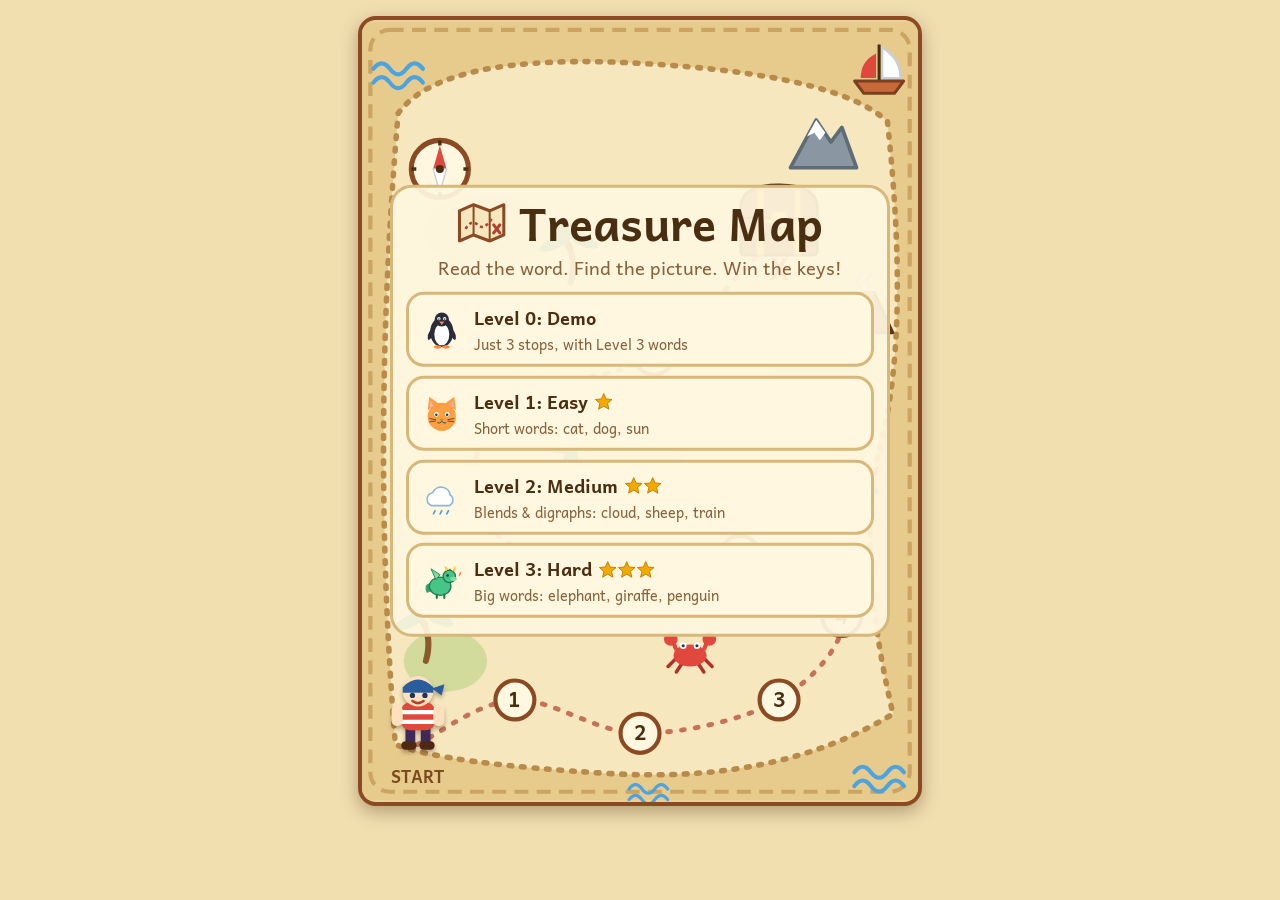
==== index.html @ e828ede5 "Baseline: demo game + AI Day event tooling" ====
<!doctype html><html><head><meta charset=utf8><meta name=viewport content="width=device-width,initial-scale=1,viewport-fit=cover"><style>:root{color-scheme:light;box-sizing:border-box;padding-top:env(safe-area-inset-top,0px);padding-bottom:env(safe-area-inset-bottom,0px)}html{scroll-padding-top:env(safe-area-inset-top,0px)}body{margin:0;padding:0;font:14px -apple-system,BlinkMacSystemFont,sans-serif;background:#fff;color:#000}img{max-width:100%}[hidden]:not([hidden=until-found i]){display:none!important}</style></head><body>
<meta charset="utf-8">
<title>Word Treasure Map</title>
<meta name="viewport" content="width=device-width, initial-scale=1, viewport-fit=cover">
<link rel="preconnect" href="https://fonts.googleapis.com">
<link rel="preconnect" href="https://fonts.gstatic.com" crossorigin>
<link href="https://fonts.googleapis.com/css2?family=Andika:wght@400;700&display=swap" rel="stylesheet">
<link rel="stylesheet" href="css/style.css?v=5">

<!-- ============ The map screen (always visible) ============ -->
<div class="app">
  <header class="topbar" id="topbar" hidden>
    <button class="home" id="homeBtn" aria-label="Back to levels">&larr; Levels</button>
    <div class="bag" aria-label="Your keys">
      <svg class="bagicon" viewBox="0 0 40 44" aria-hidden="true"><path d="M12 10q0-8 8-8t8 8" fill="none" stroke="#8B4A22" stroke-width="4"/><rect x="5" y="9" width="30" height="32" rx="9" fill="#C8693A" stroke="#7A3F1E" stroke-width="3"/><rect x="11" y="24" width="18" height="12" rx="4" fill="#E0834E" stroke="#7A3F1E" stroke-width="2"/><path d="M11 24h18" stroke="#7A3F1E" stroke-width="2"/></svg>
      <div class="slots" id="slots"></div>
    </div>
  </header>

  <div class="mapwrap" id="mapwrap">
    <svg id="mapsvg" viewBox="0 0 400 560" role="img" aria-label="Treasure map with ten stops"></svg>

    <div class="hero" id="hero" aria-hidden="true">
      <div class="flipper" id="flipper">
        <svg viewBox="0 0 44 58">
          <rect x="13" y="38" width="7" height="14" fill="#3B2A5A"/><rect x="24" y="38" width="7" height="14" fill="#3B2A5A"/>
          <rect x="10" y="50" width="11" height="6" rx="3" fill="#4E2810"/><rect x="23" y="50" width="11" height="6" rx="3" fill="#4E2810"/>
          <rect x="10" y="22" width="24" height="20" rx="6" fill="#E0483E"/>
          <path d="M10 29h24M10 36h24" stroke="#fff" stroke-width="3"/>
          <rect x="3" y="24" width="8" height="15" rx="4" fill="#FFE0BD"/><rect x="33" y="24" width="8" height="15" rx="4" fill="#FFE0BD"/>
          <circle cx="22" cy="14" r="11" fill="#FFE0BD"/>
          <path d="M11 11Q22 0 33 11V15H11z" fill="#2B5C9E"/><path d="M32 12l9-3-2 8z" fill="#2B5C9E"/>
          <circle cx="18" cy="17" r="1.9" fill="#16385A"/><circle cx="27" cy="17" r="1.9" fill="#16385A"/>
          <path d="M18 21q4 3 8 0" fill="none" stroke="#B3412E" stroke-width="1.8" stroke-linecap="round"/>
        </svg>
      </div>
    </div>

    <!-- Opening card: level buttons are added by game.js from CONFIG.levels -->
    <div class="intro" id="intro">
      <h1 class="title">
        <svg class="titleicon" viewBox="0 0 48 40" aria-hidden="true"><path d="M2 8l14-6 16 6 14-6v30l-14 6-16-6-14 6z" fill="#F6E7BF" stroke="#8B4A22" stroke-width="3" stroke-linejoin="round"/><path d="M16 2v30M32 8v30" stroke="#8B4A22" stroke-width="2"/><path d="M8 26q6-10 12-4t14-6" fill="none" stroke="#B3412E" stroke-width="2.5" stroke-dasharray="3 3"/><path d="M36 22l6 8M42 22l-6 8" stroke="#B3412E" stroke-width="3" stroke-linecap="round"/></svg>
        Treasure Map
      </h1>
      <p class="lead">Read the word. Find the picture. Win the keys!</p>
      <div class="levels"></div>
    </div>
  </div>
</div>

<!-- ============ A reading question ============ -->
<div class="overlay" id="quiz" hidden>
  <div class="card">
    <div class="qtop">
      <button class="home" id="qHome" aria-label="Back to levels">&larr; Levels</button>
      <span class="count" id="stlabel">Stop 1 of 10</span>
    </div>
    <div class="wordbox">
      <button class="word" id="word" aria-label="Hear the word">cat</button>
      <button class="hear" id="hear">
        <svg viewBox="0 0 24 24" width="22" height="22" aria-hidden="true"><path d="M3 9v6h4l5 4V5L7 9z" fill="currentColor"/><path d="M15 8q4 4 0 8M18 5q7 7 0 14" fill="none" stroke="currentColor" stroke-width="2" stroke-linecap="round"/></svg>
        Hear it
      </button>
    </div>
    <div class="choices" id="choices"></div>
  </div>
</div>

<!-- ============ "You found a key!" moment ============ -->
<div class="overlay" id="cel" hidden>
  <div class="rays"></div>
  <div class="celbox">
    <div id="celFly"><div class="celitem" id="celItem"></div></div>
    <p class="cap" id="celCap"></p>
  </div>
</div>

<!-- ============ Final: choose the key, open the chest ============ -->
<div class="overlay finale" id="finale" hidden>
  <div class="rays"></div>
  <div class="finbox">
    <div class="chestbig" id="chestBig"></div>
    <p class="cap" id="finPrompt" hidden></p>
    <div class="keys" id="keys" hidden></div>
    <div id="finText" hidden>
      <p class="big">You found the treasure!</p>
      <p class="lead light" id="finLead">You read 10 words all by yourself.</p>
    </div>
    <div class="actions" id="finActions" hidden>
      <button class="btn main" id="againBtn">Play again</button>
      <button class="btn alt" id="levelsBtn">Pick another level</button>
    </div>
  </div>
</div>

<div id="fx" aria-hidden="true"></div>

<!-- Scripts: order matters (each file uses the ones above it) -->
<script src="js/util.js?v=4"></script>
<script src="js/config.js?v=4"></script>
<script src="js/words.js?v=4"></script>
<script src="js/images.js?v=4"></script>
<script src="js/audio.js?v=4"></script>
<script src="js/fx.js?v=4"></script>
<script src="js/map.js?v=4"></script>
<script src="js/game.js?v=4"></script>

</body></html>
---- css/style.css ----
:root{
  --bg:#F2DFB0; --surface:#FFF7E0; --ink:#4A2E12; --muted:#86613A;
  --water1:#F7E7B8; --water2:#E3C37D; --sand:#B98B4A; --sun:#FFC93C;
  --good:#2FA36B; --goodSoft:#DDF5E8; --off:#EFD9A3; --line:#D8B878;
  color-scheme: light;
  box-sizing:border-box;
  padding-top:env(safe-area-inset-top,0px);
  padding-bottom:env(safe-area-inset-bottom,0px);
}
@media (prefers-color-scheme: dark){
  :root:not([data-theme="light"]){
    --bg:#241709; --surface:#3A2814; --ink:#F7E8C8; --muted:#CDAE80;
    --water1:#5A4222; --water2:#3F2D17; --sand:#8A6A38; --sun:#FFD35C;
    --good:#47C487; --goodSoft:#1D4A39; --off:#4A341B; --line:#6B4E28;
    color-scheme: dark;
  }
}
:root[data-theme="dark"]{
  --bg:#241709; --surface:#3A2814; --ink:#F7E8C8; --muted:#CDAE80;
  --water1:#5A4222; --water2:#3F2D17; --sand:#8A6A38; --sun:#FFD35C;
  --good:#47C487; --goodSoft:#1D4A39; --off:#4A341B; --line:#6B4E28;
  color-scheme: dark;
}
*,*::before,*::after{box-sizing:border-box}
html{scroll-padding-top:env(safe-area-inset-top,0px)}
html,body{height:100%;margin:0}
body{
  background:var(--bg); color:var(--ink);
  font-family:"Andika","Comic Sans MS","Trebuchet MS",system-ui,sans-serif;
  -webkit-tap-highlight-color:transparent;
}
.app{max-width:640px;margin:0 auto;min-height:100%;display:flex;flex-direction:column;padding:1rem 1rem 1.25rem}
[hidden]{display:none !important}
button{font-family:inherit;color:inherit;cursor:pointer}
button:focus-visible{outline:4px solid var(--sun);outline-offset:3px}

/* Start */
#start{flex:1;display:flex;flex-direction:column;justify-content:center;gap:1.5rem;text-align:center}
.title{font-size:clamp(2.6rem,11vw,4rem);font-weight:700;line-height:1;margin:0}
.title span{display:inline-block}
.lead{font-size:1.35rem;margin:0;color:var(--muted)}
.levels{display:grid;gap:.85rem;margin-top:.5rem}
.level{
  display:flex;align-items:center;gap:1rem;text-align:left;
  background:var(--surface);border:3px solid var(--line);border-radius:22px;
  padding:1rem 1.25rem;font-size:1.4rem;font-weight:700;
}
.level:hover{border-color:var(--water2)}
.level .pic{font-size:2.6rem;line-height:1}
.level small{display:block;font-size:1.05rem;font-weight:400;color:var(--muted)}

/* Game */
.home{background:none;border:none;font-size:1.1rem;color:var(--muted);padding:.4rem .2rem}
.count{font-size:1.15rem;color:var(--muted)}
.wordbox{
  background:var(--surface);border-radius:28px;border:3px solid var(--line);
  padding:1.25rem 1rem 1rem;display:flex;flex-direction:column;align-items:center;gap:.5rem;
}
.word{
  background:none;border:none;padding:0 .5rem;
  font-size:clamp(3rem,14vw,6rem);font-weight:700;line-height:1.1;letter-spacing:.03em;
}
.hear{
  display:inline-flex;align-items:center;gap:.5rem;
  background:var(--off);border:none;border-radius:999px;padding:.55rem 1.1rem;font-size:1.1rem;
}
.choices{display:grid;grid-template-columns:repeat(3,1fr);gap:.75rem}
.choice{
  aspect-ratio:1/1;background:var(--surface);border:3px solid var(--line);border-radius:24px;
  font-size:clamp(3rem,15vw,5.5rem);line-height:1;display:flex;align-items:center;justify-content:center;
  transition:transform .15s, background .2s, border-color .2s, opacity .2s;
}
.choice svg{width:80%;height:80%;display:block;pointer-events:none}
.choice:active{transform:scale(.96)}
.choice.no{opacity:.3;animation:wiggle .45s}
.choice.yes{background:var(--goodSoft);border-color:var(--good);animation:pop .5s}
.choice:disabled{cursor:default}

/* End */
.big{font-size:clamp(2.2rem,9vw,3.2rem);font-weight:700;margin:0;line-height:1.1}
.actions{display:grid;gap:.75rem}
.btn{border:none;border-radius:999px;padding:1rem 1.5rem;font-size:1.35rem;font-weight:700}
.btn.main{background:var(--sun);color:#3A2A00}
.btn.alt{background:var(--surface);border:3px solid var(--line)}

@keyframes wiggle{0%,100%{transform:translateX(0)}25%{transform:translateX(-8px)}50%{transform:translateX(8px)}75%{transform:translateX(-4px)}}
@keyframes pop{0%{transform:scale(1)}40%{transform:scale(1.12)}100%{transform:scale(1)}}
@media (prefers-reduced-motion: reduce){
  *{animation:none !important;transition:none !important}
}

/* ===== Treasure map journey ===== */
.app{min-height:100dvh}
.topbar{display:flex;align-items:center;justify-content:space-between;gap:.5rem;margin-bottom:.5rem}
.bag{display:flex;align-items:center;gap:.35rem;background:var(--surface);border:3px solid var(--line);border-radius:999px;padding:.25rem .55rem}
.bagicon{font-size:1.5rem;line-height:1}
.slots{display:flex;gap:3px}
.slot{width:clamp(17px,5vw,26px);height:clamp(17px,5vw,26px);border-radius:50%;border:2px dashed var(--line);display:flex;align-items:center;justify-content:center;font-size:clamp(.8rem,3.4vw,1.25rem);line-height:1}
.slot.full{border:none;background:var(--goodSoft);animation:pop .6s}
.mapwrap{position:relative;width:min(100%,calc((100dvh - 110px) * .714));aspect-ratio:400/560;margin:0 auto;border-radius:18px;overflow:hidden;border:4px solid #8B4A22;box-shadow:0 6px 18px rgba(60,35,10,.35);background:#EAD39A}
.mapwrap svg#mapsvg{width:100%;height:100%;display:block}
#mapsvg .seg{fill:none;stroke:#B3412E;stroke-width:3.5;stroke-dasharray:2 8;stroke-linecap:round;opacity:.7}
#mapsvg .segdone{fill:none;stroke:#FFC93C;stroke-width:6;stroke-linecap:round;stroke-dasharray:1;stroke-dashoffset:1;transition:stroke-dashoffset 1.2s ease-in-out}
#mapsvg .segdone.on{stroke-dashoffset:0}
#mapsvg .station .dot{fill:#FFF7E0;stroke:#8B4A22;stroke-width:3}
#mapsvg .station text{font:700 15px Andika,sans-serif;text-anchor:middle;fill:#4A2E12}
#mapsvg .station .ring{fill:none;stroke:#FFC93C;stroke-width:4;opacity:0;transform-box:fill-box;transform-origin:center}
#mapsvg .station.cur .ring{opacity:1;animation:ringp 1.1s ease-in-out infinite}
#mapsvg .station.done .dot{fill:#47C487;stroke:#1F7A4C}
#mapsvg .station.done text{fill:#fff}
#mapsvg .ring10{fill:#FFE27A;opacity:.0;transform-box:fill-box;transform-origin:center}
#mapsvg .ring10.cur{opacity:.7;animation:ringp 1.1s ease-in-out infinite}
.hero{position:absolute;width:11%;transform:translate(-50%,-92%);z-index:3;pointer-events:none}
.hero .flipper{transition:transform .2s}
.hero .flipper.flip{transform:scaleX(-1)}
.hero svg{width:100%;display:block;filter:drop-shadow(0 3px 2px rgba(60,35,10,.35));transform-origin:50% 100%}
.hero.walking svg{animation:hop .28s ease-in-out infinite alternate}
.hero.idle svg{animation:bobhero 1.8s ease-in-out infinite}
.intro{position:absolute;left:5%;right:5%;top:50%;transform:translateY(-50%);background:color-mix(in srgb,var(--surface) 93%,transparent);border:3px solid var(--line);border-radius:22px;padding:.8rem .8rem 1rem;text-align:center;z-index:4;display:flex;flex-direction:column;gap:.5rem}
.intro .title{font-size:clamp(1.9rem,8vw,2.8rem)}
.intro .lead{font-size:clamp(.95rem,3.8vw,1.15rem)}
.intro .levels{gap:.55rem;margin-top:.1rem}
.intro .level{padding:.5rem .8rem;font-size:clamp(.95rem,4vw,1.15rem);border-radius:18px;gap:.7rem}
.intro .level .pic{font-size:clamp(1.6rem,7vw,2.2rem)}
.intro .level small{font-size:clamp(.78rem,3.2vw,.9rem)}

.overlay{position:fixed;inset:0;z-index:20;display:flex;align-items:center;justify-content:center;padding:1rem;background:rgba(36,23,9,.62);overflow:auto}
.card{width:100%;max-width:560px;background:var(--bg);border:4px solid #8B4A22;border-radius:26px;padding:.9rem;display:flex;flex-direction:column;gap:.9rem}
.qtop{display:flex;align-items:center;justify-content:space-between}
#cel{background:rgba(36,23,9,.5);flex-direction:column}
.celbox{position:relative;z-index:2;text-align:center;display:flex;flex-direction:column;align-items:center;gap:.5rem}
.celitem{font-size:clamp(6rem,30vw,10rem);line-height:1;animation:itemin .8s cubic-bezier(.2,.9,.3,1.2) both;filter:drop-shadow(0 0 22px #FFE27A)}
.cap{font-size:clamp(1.6rem,7vw,2.4rem);font-weight:700;color:#fff;margin:0;text-shadow:0 3px 8px rgba(0,0,0,.5);animation:capin .5s .35s both}
.rays{position:fixed;left:50%;top:50%;width:150vmax;height:150vmax;margin:-75vmax 0 0 -75vmax;background:repeating-conic-gradient(rgba(255,226,122,.5) 0 8deg,transparent 8deg 24deg);-webkit-mask-image:radial-gradient(circle,#000 5%,transparent 45%);mask-image:radial-gradient(circle,#000 5%,transparent 45%);animation:rayspin 14s linear infinite;pointer-events:none;z-index:1}
.finale{background:rgba(36,23,9,.72);flex-direction:column}
.finale .rays{opacity:0;transition:opacity .8s}
.finale.open .rays{opacity:1}
.finbox{position:relative;z-index:2;display:flex;flex-direction:column;align-items:center;gap:1rem;text-align:center;width:100%;max-width:420px}
.celitem svg{width:clamp(9rem,45vw,14rem);display:block}
.slot svg{width:90%;display:block}
.keys{display:grid;grid-template-columns:repeat(5,1fr);gap:.5rem;width:100%}
.keybtn{background:var(--surface);border:3px solid var(--line);border-radius:14px;padding:.3rem;display:flex;align-items:center;justify-content:center;transition:transform .15s,opacity .2s}
.keybtn svg{width:100%;display:block}
.keybtn:active{transform:scale(.94)}
.keybtn.no{opacity:.25;animation:wiggle .45s}
.keybtn.yes{background:var(--goodSoft);border-color:var(--good);animation:pop .5s}
.keybtn:disabled{cursor:default}
.chestbig{width:min(52vw,240px);animation:chestin .7s cubic-bezier(.2,.9,.3,1.2) both}
.chestbig svg{width:100%;overflow:visible;display:block}
.chestbig.shake{animation:shake .18s ease-in-out infinite}
.lead.light{color:#F7E8C8}
.finale .big{color:#FFE27A;text-shadow:0 3px 8px rgba(0,0,0,.5)}
.lid{transition:transform .7s cubic-bezier(.2,.9,.3,1.3);transform-origin:80px 64px}
.glow{opacity:0;transition:opacity .6s}
.finale.open .lid{transform:translateY(-34px) rotate(-12deg)}
.finale.open .glow{opacity:.8}
#fx{position:fixed;inset:0;z-index:60;pointer-events:none;overflow:hidden}
.coin{position:absolute;top:0;line-height:1;will-change:transform;animation:fall var(--d) cubic-bezier(.3,.1,.6,1) var(--dl) both}
@keyframes fall{from{transform:translate(0,-14vh) rotate(0)}to{transform:translate(var(--dx),114vh) rotate(var(--rot))}}
@keyframes itemin{0%{transform:scale(0) rotate(-200deg)}60%{transform:scale(1.35) rotate(15deg)}100%{transform:scale(1) rotate(0)}}
@keyframes capin{from{transform:translateY(20px);opacity:0}to{transform:none;opacity:1}}
@keyframes rayspin{to{transform:rotate(360deg)}}
@keyframes ringp{0%,100%{transform:scale(1);}50%{transform:scale(1.35)}}
@keyframes hop{from{transform:translateY(0) rotate(-4deg)}to{transform:translateY(-6px) rotate(4deg)}}
@keyframes bobhero{0%,100%{transform:translateY(0)}50%{transform:translateY(-4px)}}
@keyframes shake{0%,100%{transform:rotate(-4deg)}50%{transform:rotate(4deg)}}
@keyframes chestin{from{transform:scale(.2);opacity:0}to{transform:scale(1);opacity:1}}

/* ===== Icons & CSS-drawn effects (no emoji) ===== */
.titleicon{width:1.1em;height:.9em;vertical-align:-.05em}
.bagicon{width:1.5rem;height:1.6rem;flex:none}
.stars{color:#E8A600;font-size:.95em;letter-spacing:.05em}
.level .pic{width:2.6rem;height:2.6rem;flex:none;display:flex;align-items:center;justify-content:center}
.level .pic svg{width:100%;height:100%;display:block}
.intro .level .pic{width:clamp(2rem,9vw,2.6rem);height:clamp(2rem,9vw,2.6rem)}
.hear svg{flex:none}
.spark{position:absolute;line-height:1;background:#FFC93C;clip-path:polygon(50% 0,61% 35%,98% 35%,68% 57%,79% 91%,50% 70%,21% 91%,32% 57%,2% 35%,39% 35%)}
.confetti{position:absolute;width:9px;height:14px;border-radius:2px}
.coin{width:var(--sz);height:var(--sz);border-radius:50%;border:2px solid #B88A00;
  background:radial-gradient(circle,transparent 54%,rgba(184,138,0,.6) 56% 64%,transparent 66%),radial-gradient(circle at 35% 30%,#FFF0A0,#F5B800 72%)}

.star{width:1em;height:1em;vertical-align:-.12em;margin-left:.1em}
.stars{letter-spacing:0}
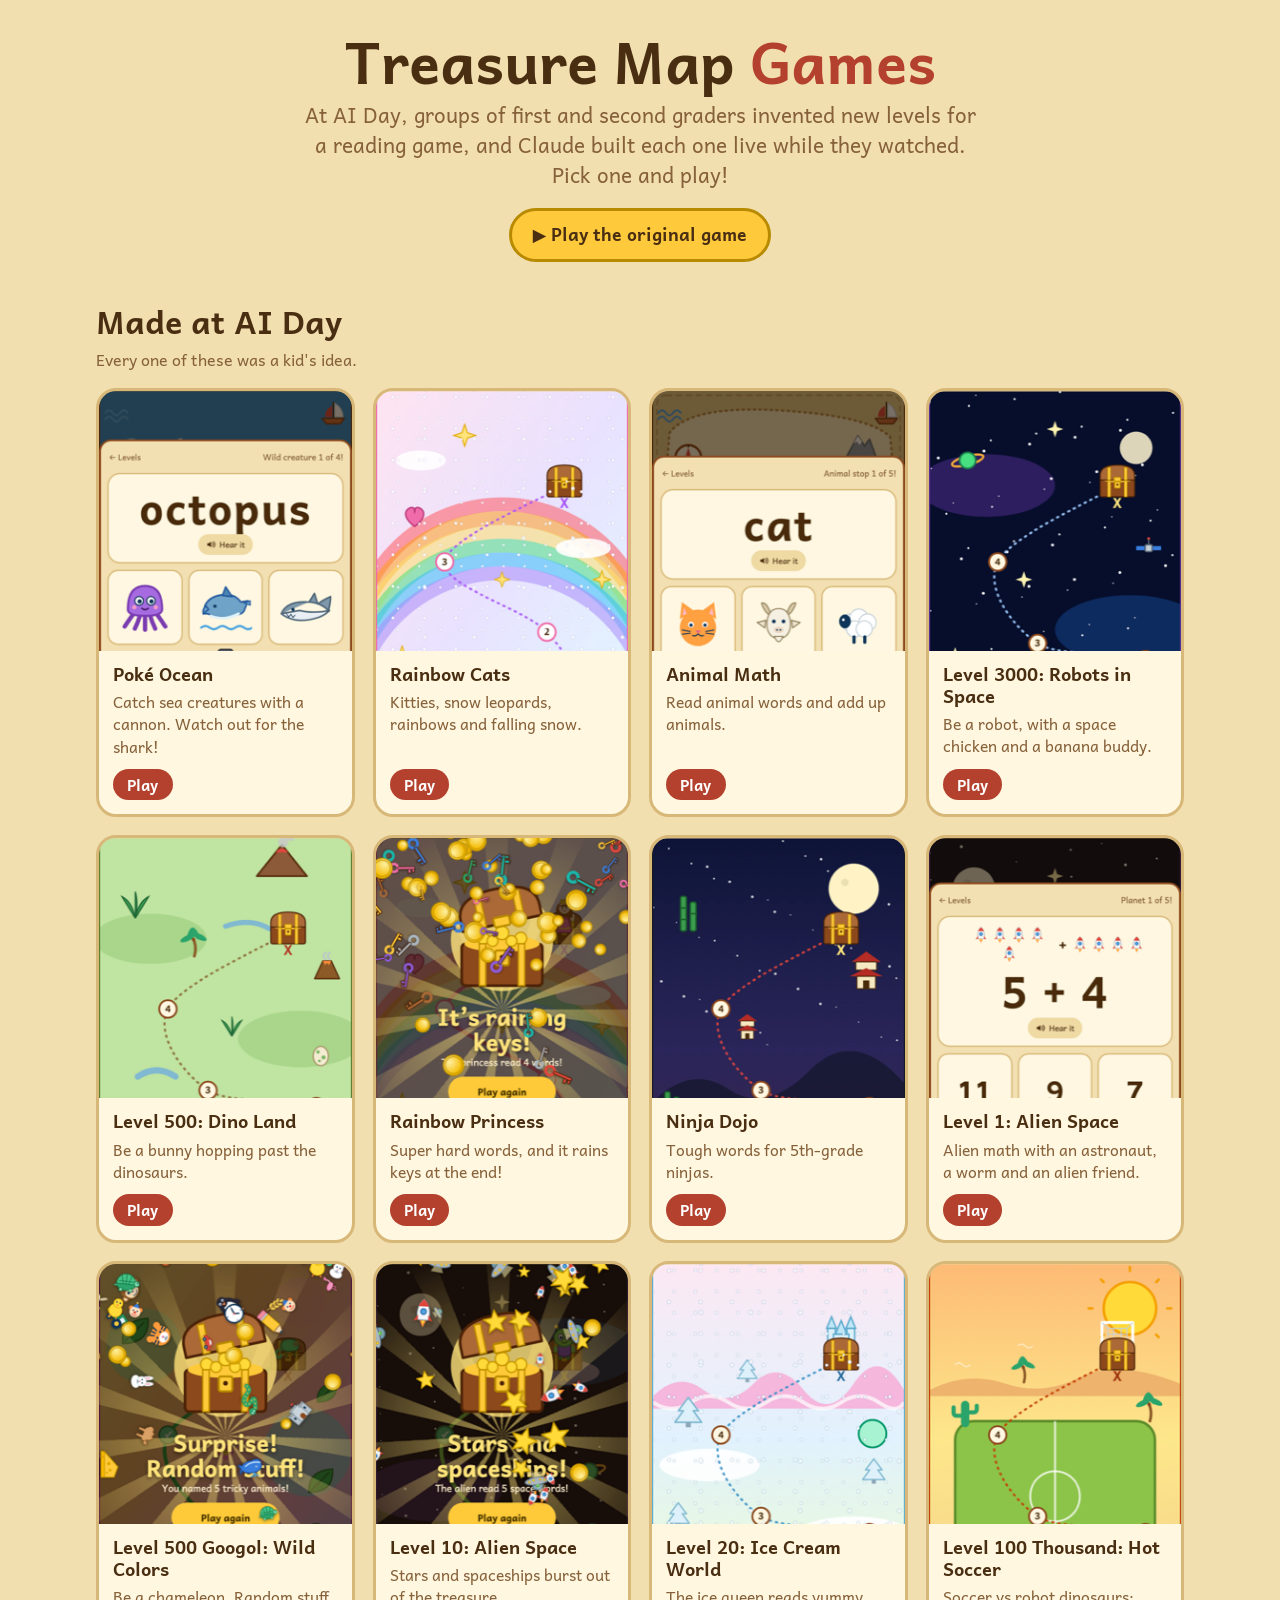
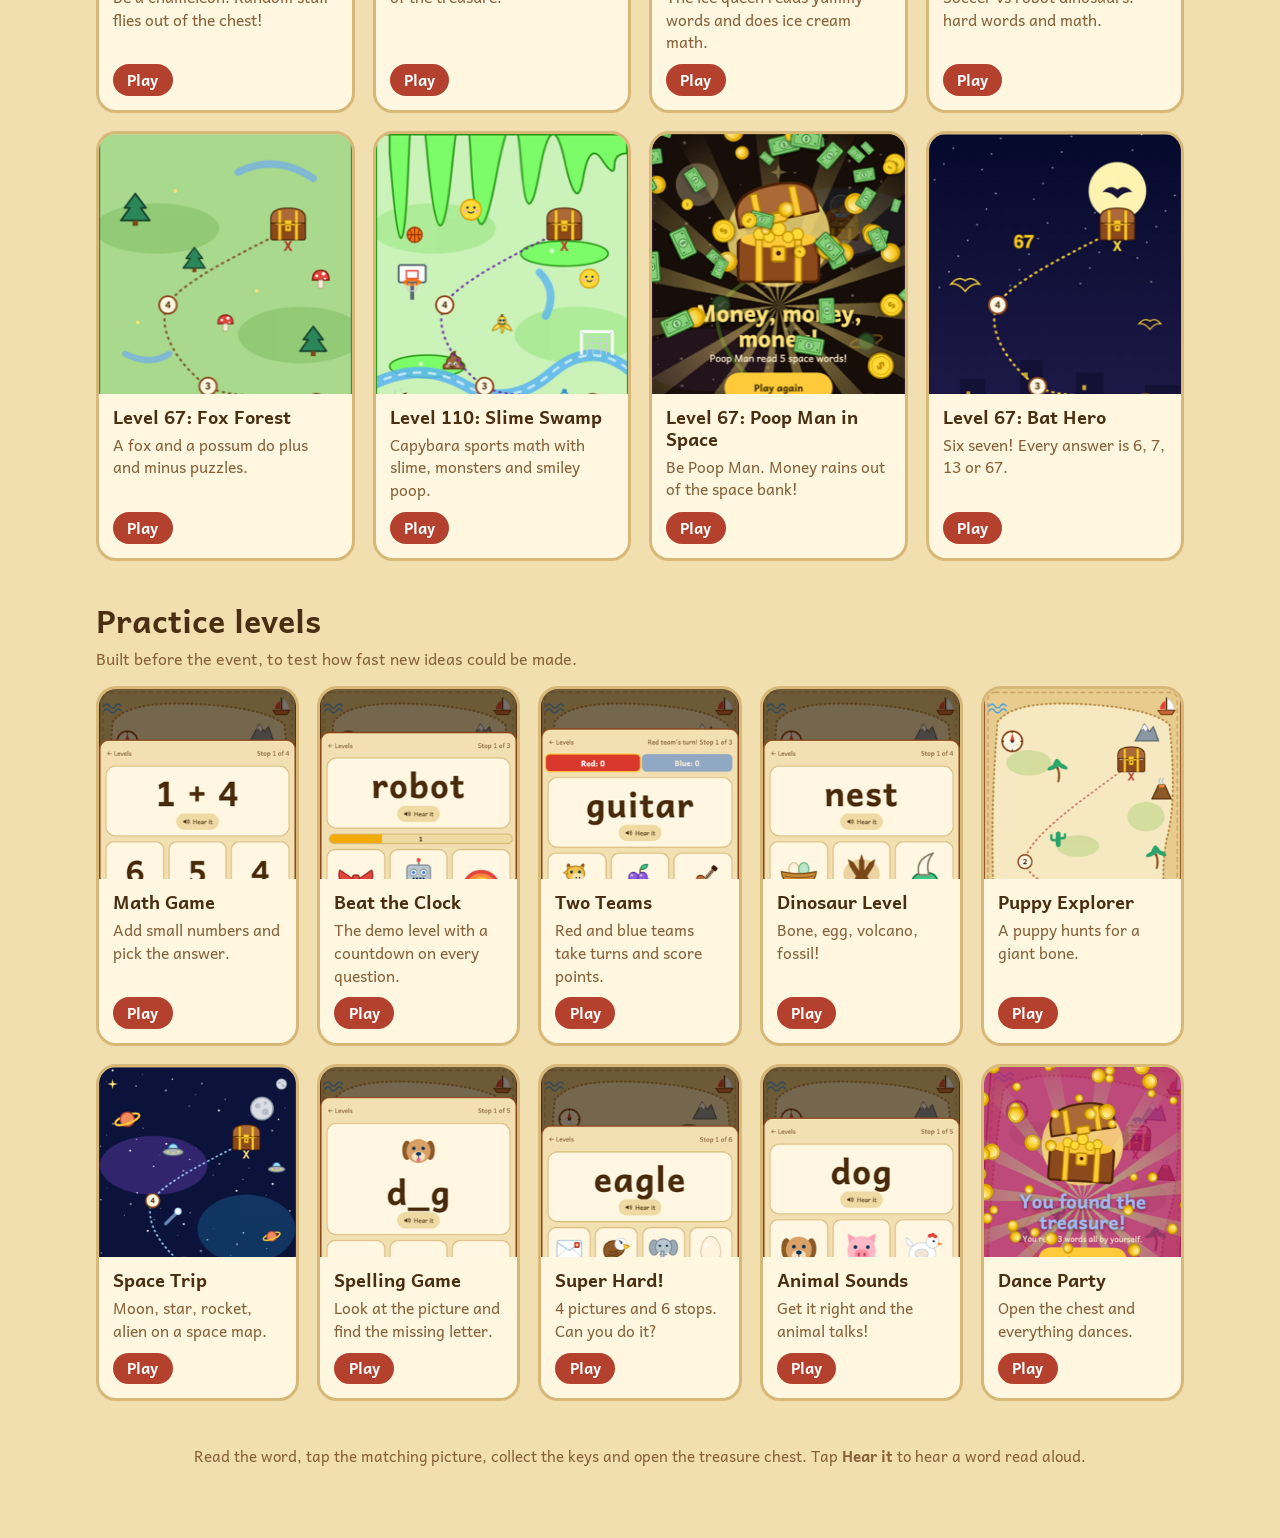
==== commit 9ea4b1ae: "Reorganize: base game in base/, every event level in variants/, landing page with thumbnails, All-ga" ====
--- a/index.html
+++ b/index.html
@@ -1,108 +1,83 @@
-<!doctype html><html><head><meta charset=utf8><meta name=viewport content="width=device-width,initial-scale=1,viewport-fit=cover"><style>:root{color-scheme:light;box-sizing:border-box;padding-top:env(safe-area-inset-top,0px);padding-bottom:env(safe-area-inset-bottom,0px)}html{scroll-padding-top:env(safe-area-inset-top,0px)}body{margin:0;padding:0;font:14px -apple-system,BlinkMacSystemFont,sans-serif;background:#fff;color:#000}img{max-width:100%}[hidden]:not([hidden=until-found i]){display:none!important}</style></head><body>
+<!doctype html>
+<html lang="en">
+<head>
 <meta charset="utf-8">
-<title>Word Treasure Map</title>
-<meta name="viewport" content="width=device-width, initial-scale=1, viewport-fit=cover">
+<meta name="viewport" content="width=device-width, initial-scale=1">
+<title>Treasure Map Games</title>
+<meta name="description" content="Reading and math treasure-hunt games invented by kids at AI Day and built live with Claude.">
 <link rel="preconnect" href="https://fonts.googleapis.com">
 <link rel="preconnect" href="https://fonts.gstatic.com" crossorigin>
 <link href="https://fonts.googleapis.com/css2?family=Andika:wght@400;700&display=swap" rel="stylesheet">
-<link rel="stylesheet" href="css/style.css?v=5">
-
-<!-- ============ The map screen (always visible) ============ -->
-<div class="app">
-  <header class="topbar" id="topbar" hidden>
-    <button class="home" id="homeBtn" aria-label="Back to levels">&larr; Levels</button>
-    <div class="bag" aria-label="Your keys">
-      <svg class="bagicon" viewBox="0 0 40 44" aria-hidden="true"><path d="M12 10q0-8 8-8t8 8" fill="none" stroke="#8B4A22" stroke-width="4"/><rect x="5" y="9" width="30" height="32" rx="9" fill="#C8693A" stroke="#7A3F1E" stroke-width="3"/><rect x="11" y="24" width="18" height="12" rx="4" fill="#E0834E" stroke="#7A3F1E" stroke-width="2"/><path d="M11 24h18" stroke="#7A3F1E" stroke-width="2"/></svg>
-      <div class="slots" id="slots"></div>
-    </div>
+<style>
+  :root{
+    --bg:#F2DFB0; --paper:#FFF7E0; --ink:#4A2E12; --muted:#86613A; --line:#D8B878; --accent:#B3412E; --sun:#FFC93C;
+    color-scheme:light;
+  }
+  @media (prefers-color-scheme: dark){
+    :root:not([data-theme="light"]){ --bg:#241709; --paper:#3A2814; --ink:#F7E8C8; --muted:#CDAE80; --line:#6B4E28; --accent:#FF8A6B; --sun:#FFD35C; color-scheme:dark; }
+  }
+  :root[data-theme="dark"]{ --bg:#241709; --paper:#3A2814; --ink:#F7E8C8; --muted:#CDAE80; --line:#6B4E28; --accent:#FF8A6B; --sun:#FFD35C; color-scheme:dark; }
+  *,*::before,*::after{box-sizing:border-box}
+  body{margin:0;background:var(--bg);color:var(--ink);font-family:"Andika","Trebuchet MS",system-ui,sans-serif;line-height:1.45}
+  .wrap{max-width:1120px;margin:0 auto;padding:28px 16px 56px}
+  header{text-align:center;margin-bottom:28px}
+  h1{font-size:clamp(2.2rem,7vw,3.6rem);line-height:1.05;margin:.2rem 0 .5rem}
+  h1 .x{color:var(--accent)}
+  .lead{font-size:clamp(1.05rem,2.6vw,1.3rem);color:var(--muted);max-width:42rem;margin:0 auto}
+  .start{display:inline-flex;align-items:center;gap:.5rem;margin-top:18px;padding:.7rem 1.3rem;border-radius:999px;background:var(--sun);color:#4A2E12;font-weight:700;font-size:1.1rem;text-decoration:none;border:3px solid #B88A00}
+  .start:hover{filter:brightness(1.05)}
+  h2{font-size:clamp(1.5rem,4vw,2rem);margin:36px 0 4px}
+  .sub{color:var(--muted);margin:0 0 16px}
+  .grid{display:grid;grid-template-columns:repeat(auto-fill,minmax(230px,1fr));gap:18px}
+  .card{display:flex;flex-direction:column;background:var(--paper);border:3px solid var(--line);border-radius:20px;overflow:hidden;color:inherit;text-decoration:none;transition:transform .15s,border-color .15s}
+  .card:hover,.card:focus-visible{transform:translateY(-3px);border-color:var(--accent);outline:none}
+  .thumb{aspect-ratio:265/360;max-height:260px;width:100%;object-fit:cover;object-position:top;background:var(--line);display:block}
+  .body{padding:12px 14px 14px;display:flex;flex-direction:column;gap:6px;flex:1}
+  .title{font-weight:700;font-size:1.15rem;line-height:1.2}
+  .blurb{color:var(--muted);font-size:.98rem;flex:1}
+  .play{align-self:flex-start;margin-top:4px;padding:.3rem .9rem;border-radius:999px;background:var(--accent);color:#fff;font-weight:700;font-size:.95rem}
+  .grid.small{grid-template-columns:repeat(auto-fill,minmax(190px,1fr))}
+  .grid.small .thumb{max-height:190px}
+  footer{margin-top:44px;text-align:center;color:var(--muted);font-size:.95rem}
+  footer a{color:inherit}
+</style>
+</head>
+<body>
+<div class="wrap">
+  <header>
+    <h1>Treasure Map <span class="x">Games</span></h1>
+    <p class="lead">At AI Day, groups of first and second graders invented new levels for a reading game, and Claude built each one live while they watched. Pick one and play!</p>
+    <a class="start" href="base/">&#9654; Play the original game</a>
   </header>
 
-  <div class="mapwrap" id="mapwrap">
-    <svg id="mapsvg" viewBox="0 0 400 560" role="img" aria-label="Treasure map with ten stops"></svg>
+  <h2>Made at AI Day</h2>
+  <p class="sub">Every one of these was a kid's idea.</p>
+  <div class="grid" id="event"></div>
 
-    <div class="hero" id="hero" aria-hidden="true">
-      <div class="flipper" id="flipper">
-        <svg viewBox="0 0 44 58">
-          <rect x="13" y="38" width="7" height="14" fill="#3B2A5A"/><rect x="24" y="38" width="7" height="14" fill="#3B2A5A"/>
-          <rect x="10" y="50" width="11" height="6" rx="3" fill="#4E2810"/><rect x="23" y="50" width="11" height="6" rx="3" fill="#4E2810"/>
-          <rect x="10" y="22" width="24" height="20" rx="6" fill="#E0483E"/>
-          <path d="M10 29h24M10 36h24" stroke="#fff" stroke-width="3"/>
-          <rect x="3" y="24" width="8" height="15" rx="4" fill="#FFE0BD"/><rect x="33" y="24" width="8" height="15" rx="4" fill="#FFE0BD"/>
-          <circle cx="22" cy="14" r="11" fill="#FFE0BD"/>
-          <path d="M11 11Q22 0 33 11V15H11z" fill="#2B5C9E"/><path d="M32 12l9-3-2 8z" fill="#2B5C9E"/>
-          <circle cx="18" cy="17" r="1.9" fill="#16385A"/><circle cx="27" cy="17" r="1.9" fill="#16385A"/>
-          <path d="M18 21q4 3 8 0" fill="none" stroke="#B3412E" stroke-width="1.8" stroke-linecap="round"/>
-        </svg>
-      </div>
-    </div>
+  <h2>Practice levels</h2>
+  <p class="sub">Built before the event, to test how fast new ideas could be made.</p>
+  <div class="grid small" id="practice"></div>
 
-    <!-- Opening card: level buttons are added by game.js from CONFIG.levels -->
-    <div class="intro" id="intro">
-      <h1 class="title">
-        <svg class="titleicon" viewBox="0 0 48 40" aria-hidden="true"><path d="M2 8l14-6 16 6 14-6v30l-14 6-16-6-14 6z" fill="#F6E7BF" stroke="#8B4A22" stroke-width="3" stroke-linejoin="round"/><path d="M16 2v30M32 8v30" stroke="#8B4A22" stroke-width="2"/><path d="M8 26q6-10 12-4t14-6" fill="none" stroke="#B3412E" stroke-width="2.5" stroke-dasharray="3 3"/><path d="M36 22l6 8M42 22l-6 8" stroke="#B3412E" stroke-width="3" stroke-linecap="round"/></svg>
-        Treasure Map
-      </h1>
-      <p class="lead">Read the word. Find the picture. Win the keys!</p>
-      <div class="levels"></div>
-    </div>
-  </div>
+  <footer>
+    <p>Read the word, tap the matching picture, collect the keys and open the treasure chest. Tap <b>Hear it</b> to hear a word read aloud.</p>
+  </footer>
 </div>
-
-<!-- ============ A reading question ============ -->
-<div class="overlay" id="quiz" hidden>
-  <div class="card">
-    <div class="qtop">
-      <button class="home" id="qHome" aria-label="Back to levels">&larr; Levels</button>
-      <span class="count" id="stlabel">Stop 1 of 10</span>
-    </div>
-    <div class="wordbox">
-      <button class="word" id="word" aria-label="Hear the word">cat</button>
-      <button class="hear" id="hear">
-        <svg viewBox="0 0 24 24" width="22" height="22" aria-hidden="true"><path d="M3 9v6h4l5 4V5L7 9z" fill="currentColor"/><path d="M15 8q4 4 0 8M18 5q7 7 0 14" fill="none" stroke="currentColor" stroke-width="2" stroke-linecap="round"/></svg>
-        Hear it
-      </button>
-    </div>
-    <div class="choices" id="choices"></div>
-  </div>
-</div>
-
-<!-- ============ "You found a key!" moment ============ -->
-<div class="overlay" id="cel" hidden>
-  <div class="rays"></div>
-  <div class="celbox">
-    <div id="celFly"><div class="celitem" id="celItem"></div></div>
-    <p class="cap" id="celCap"></p>
-  </div>
-</div>
-
-<!-- ============ Final: choose the key, open the chest ============ -->
-<div class="overlay finale" id="finale" hidden>
-  <div class="rays"></div>
-  <div class="finbox">
-    <div class="chestbig" id="chestBig"></div>
-    <p class="cap" id="finPrompt" hidden></p>
-    <div class="keys" id="keys" hidden></div>
-    <div id="finText" hidden>
-      <p class="big">You found the treasure!</p>
-      <p class="lead light" id="finLead">You read 10 words all by yourself.</p>
-    </div>
-    <div class="actions" id="finActions" hidden>
-      <button class="btn main" id="againBtn">Play again</button>
-      <button class="btn alt" id="levelsBtn">Pick another level</button>
-    </div>
-  </div>
-</div>
-
-<div id="fx" aria-hidden="true"></div>
-
-<!-- Scripts: order matters (each file uses the ones above it) -->
-<script src="js/util.js?v=4"></script>
-<script src="js/config.js?v=4"></script>
-<script src="js/words.js?v=4"></script>
-<script src="js/images.js?v=4"></script>
-<script src="js/audio.js?v=4"></script>
-<script src="js/fx.js?v=4"></script>
-<script src="js/map.js?v=4"></script>
-<script src="js/game.js?v=4"></script>
-
-</body></html>+<script src="games.js"></script>
+<script>
+  function card(g){
+    var a = document.createElement("a");
+    a.className = "card";
+    a.href = "variants/" + g.dir + "/?play=" + encodeURIComponent(g.level);
+    a.innerHTML = '<img class="thumb" loading="lazy" alt="" src="thumbs/' + g.dir + '.png">' +
+      '<div class="body"><div class="title"></div><div class="blurb"></div><span class="play">Play</span></div>';
+    a.querySelector(".title").textContent = g.title;
+    a.querySelector(".blurb").textContent = g.blurb;
+    return a;
+  }
+  ["event", "practice"].forEach(function (k) {
+    var box = document.getElementById(k);
+    GAMES[k].forEach(function (g) { box.appendChild(card(g)); });
+  });
+</script>
+</body>
+</html>
